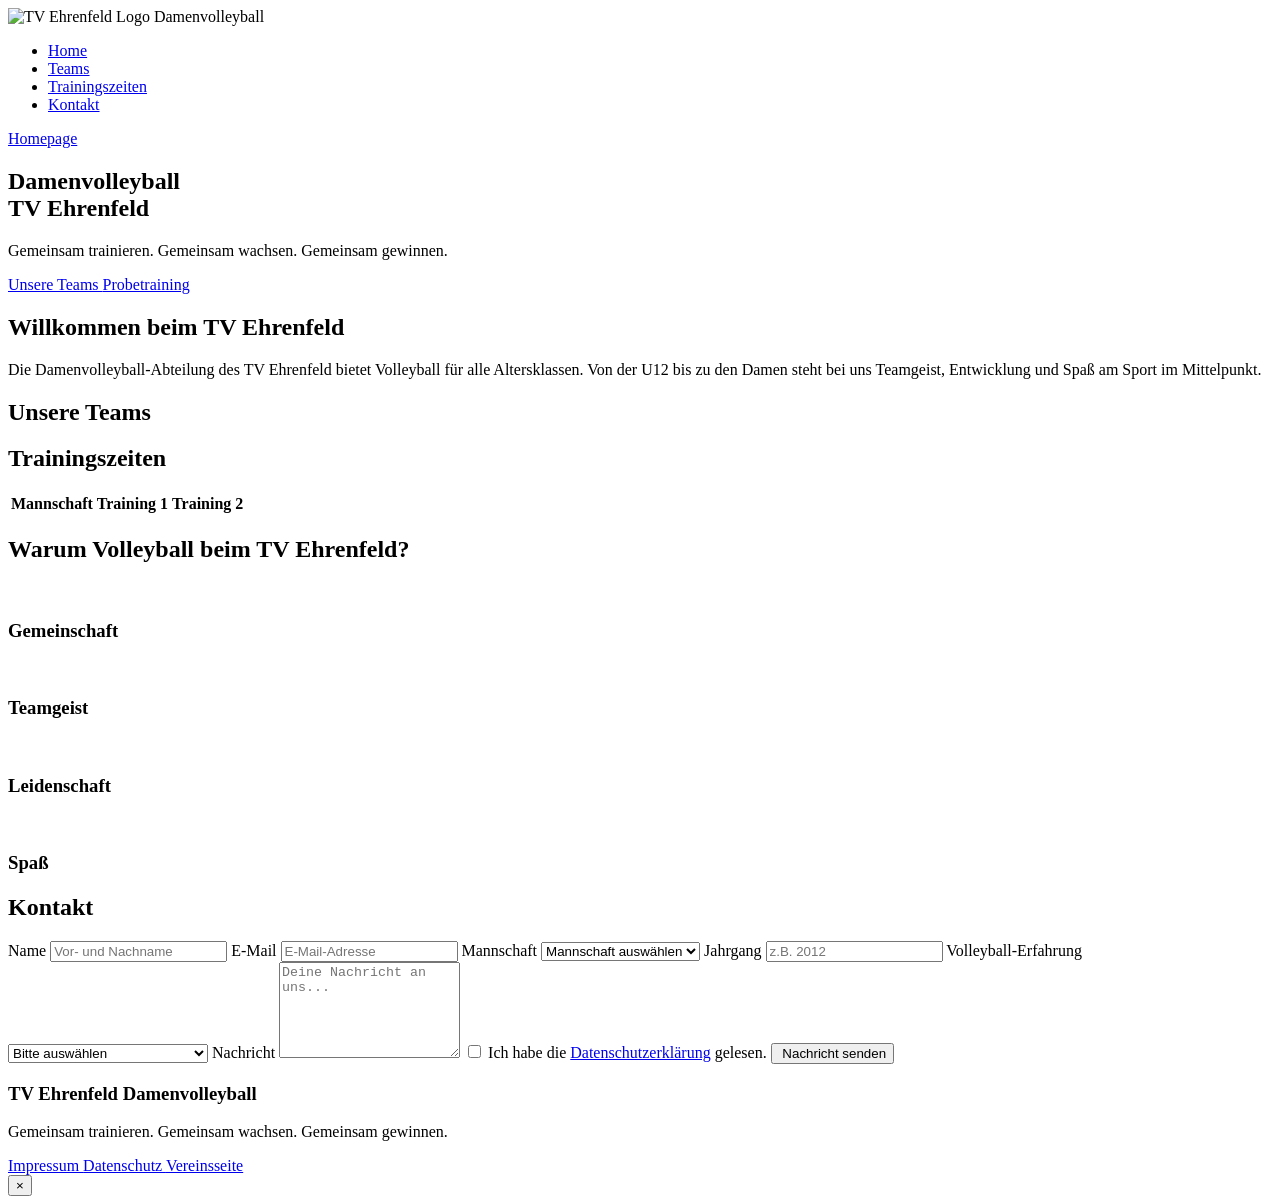
==== index.html @ d126bdc6 "Add files via upload" ====
<!DOCTYPE html>
<html lang="de">

<head>
    <meta charset="UTF-8">
    <meta name="viewport" content="width=device-width, initial-scale=1.0, viewport-fit=cover">

    <title>TV Ehrenfeld Damenvolleyball - Webseite</title>

    <link rel="icon" type="image/png" href="images/logo.png">

    <link rel="stylesheet" href="css/base.css">
    <link rel="stylesheet" href="css/main.css">
    <link rel="stylesheet" href="css/mobile.css">
</head>


<body>


<header>

    <nav class="navbar no-handy">

        <div class="logo">

            <img src="images/logo.png" alt="TV Ehrenfeld Logo">

            <span>Damenvolleyball</span>

        </div>


        <ul class="nav-links">

            <li>
                <a href="#home">Home</a>
            </li>

            <li>
                <a href="#teams">Teams</a>
            </li>

            <li>
                <a href="#training">Trainingszeiten</a>
            </li>

            <li>
                <a href="#kontakt">Kontakt</a>
            </li>

        </ul>


        <a href="https://www.turn-verein-ehrenfeld.de/de" target="_blank" rel="noopener noreferrer" class="btn-nav">
            Homepage
        </a>


    </nav>

</header>



<main>


<!-- HERO -->

<section class="hero" id="home">


    <div class="hero-content">


        <h1>
            Damenvolleyball<br>
            TV Ehrenfeld
        </h1>


        <p>
            Gemeinsam trainieren.
            Gemeinsam wachsen.
            Gemeinsam gewinnen.
        </p>


        <div class="hero-buttons">

            <a href="#teams" class="btn-primary">
                Unsere Teams
            </a>


            <a href="#kontakt" class="btn-secondary">
                Probetraining
            </a>

        </div>


    </div>


</section>




<!-- WILLKOMMEN -->


<section class="welcome">


<div class="container">


<h2>
    Willkommen beim TV Ehrenfeld
</h2>


<p>
    Die Damenvolleyball-Abteilung des TV Ehrenfeld bietet
    Volleyball für alle Altersklassen.
    Von der U12 bis zu den Damen steht bei uns
    Teamgeist, Entwicklung und Spaß am Sport im Mittelpunkt.
</p>


</div>


</section>




<!-- ================= TEAMS ================= -->

<section id="teams" class="teams">

<div class="container">

<h2>
Unsere Teams
</h2>


<div class="team-grid" id="teamContainer">

</div>


</div>

</section>

<!-- ================= TRAININGSZEITEN ================= -->

<section id="training" class="training no-handy">

<div class="container">

<h2>
Trainingszeiten
</h2>


<div class="table-wrapper">

<table>


<thead>

<tr>
<th>Mannschaft</th>
<th>Training 1</th>
<th>Training 2</th>
</tr>

</thead>


<tbody id="trainingContainer">


</tbody>


</table>

</div>


</div>

</section>


<!-- WARUM TVE -->


<section class="features no-handy">


<div class="container">


<h2>
Warum Volleyball beim TV Ehrenfeld?
</h2>



<div class="feature-grid">


<div>

<img src="icons/users.svg" class="icon" alt="">

<h3>
Gemeinschaft
</h3>

</div>



<div>

<img src="icons/volleyball.svg" class="icon" alt="">

<h3>
Teamgeist
</h3>

</div>




<div>

<img src="icons/trophy.svg" class="icon" alt="">

<h3>
Leidenschaft
</h3>

</div>




<div>

<img src="icons/heart.svg" class="icon" alt="">

<h3>
Spaß
</h3>

</div>



</div>


</div>


</section>





<!-- KONTAKT -->


<section id="kontakt" class="contact">


<div class="container">


<h2>
Kontakt
</h2>



<form id="contactForm">


    <label for="name">
        Name
    </label>

    <input
        id="name"
        type="text"
        placeholder="Vor- und Nachname"
        required>



    <label for="email">
        E-Mail
    </label>

    <input
        id="email"
        type="email"
        placeholder="E-Mail-Adresse"
        required>



    <label for="teamSelect">
        Mannschaft
    </label>

    <select id="teamSelect" required>

        <option value="">
            Mannschaft auswählen
        </option>

    </select>



    <label for="jahrgang">
        Jahrgang
    </label>

    <input
        id="jahrgang"
        type="number"
        placeholder="z.B. 2012">



    <label for="experience">
        Volleyball-Erfahrung
    </label>

    <select id="experience">

        <option value="">
            Bitte auswählen
        </option>

        <option>
            Anfängerin
        </option>

        <option>
            Erste Erfahrungen gesammelt
        </option>

        <option>
            Mehrjährige Erfahrung
        </option>

        <option>
            Aktive Spielerin
        </option>

    </select>



    <label for="message">
        Nachricht
    </label>

    <textarea
        id="message"
        placeholder="Deine Nachricht an uns..."
        rows="6"></textarea>



    <label class="privacy">

    <input
        type="checkbox"
        required>

    <span>
        Ich habe die <a href="pages/datenschutz.html" target="_blank">Datenschutzerklärung</a> gelesen.
    </span>

</label>



    <button type="submit">

        <img src="icons/paper-plane.svg" class="icon" alt="">

        Nachricht senden

    </button>


</form>

</div>


</section>


</main>





<footer>

    <div class="container">

        <h3>
            TV Ehrenfeld Damenvolleyball
        </h3>

        <p>
            Gemeinsam trainieren. Gemeinsam wachsen. Gemeinsam gewinnen.
        </p>

        <div class="footer-links">        

            <a href="pages/impressum.html" target="_blank">
                Impressum
            </a>

            <a href="pages/datenschutz.html" target="_blank">
                Datenschutz
            </a>

	    <a href="https://www.turn-verein-ehrenfeld.de/de" target="_blank" rel="noopener noreferrer">
                Vereinsseite
            </a>

        </div>

    </div>

</footer>

<div class="modal" id="teamModal">

    <div class="modal-content">

        <button class="close-modal">&times;</button>

        <div id="modalBody"></div>

    </div>

</div>

<script src="js/teams.js"></script>
<script src="js/script.js"></script>


</body>

</html>
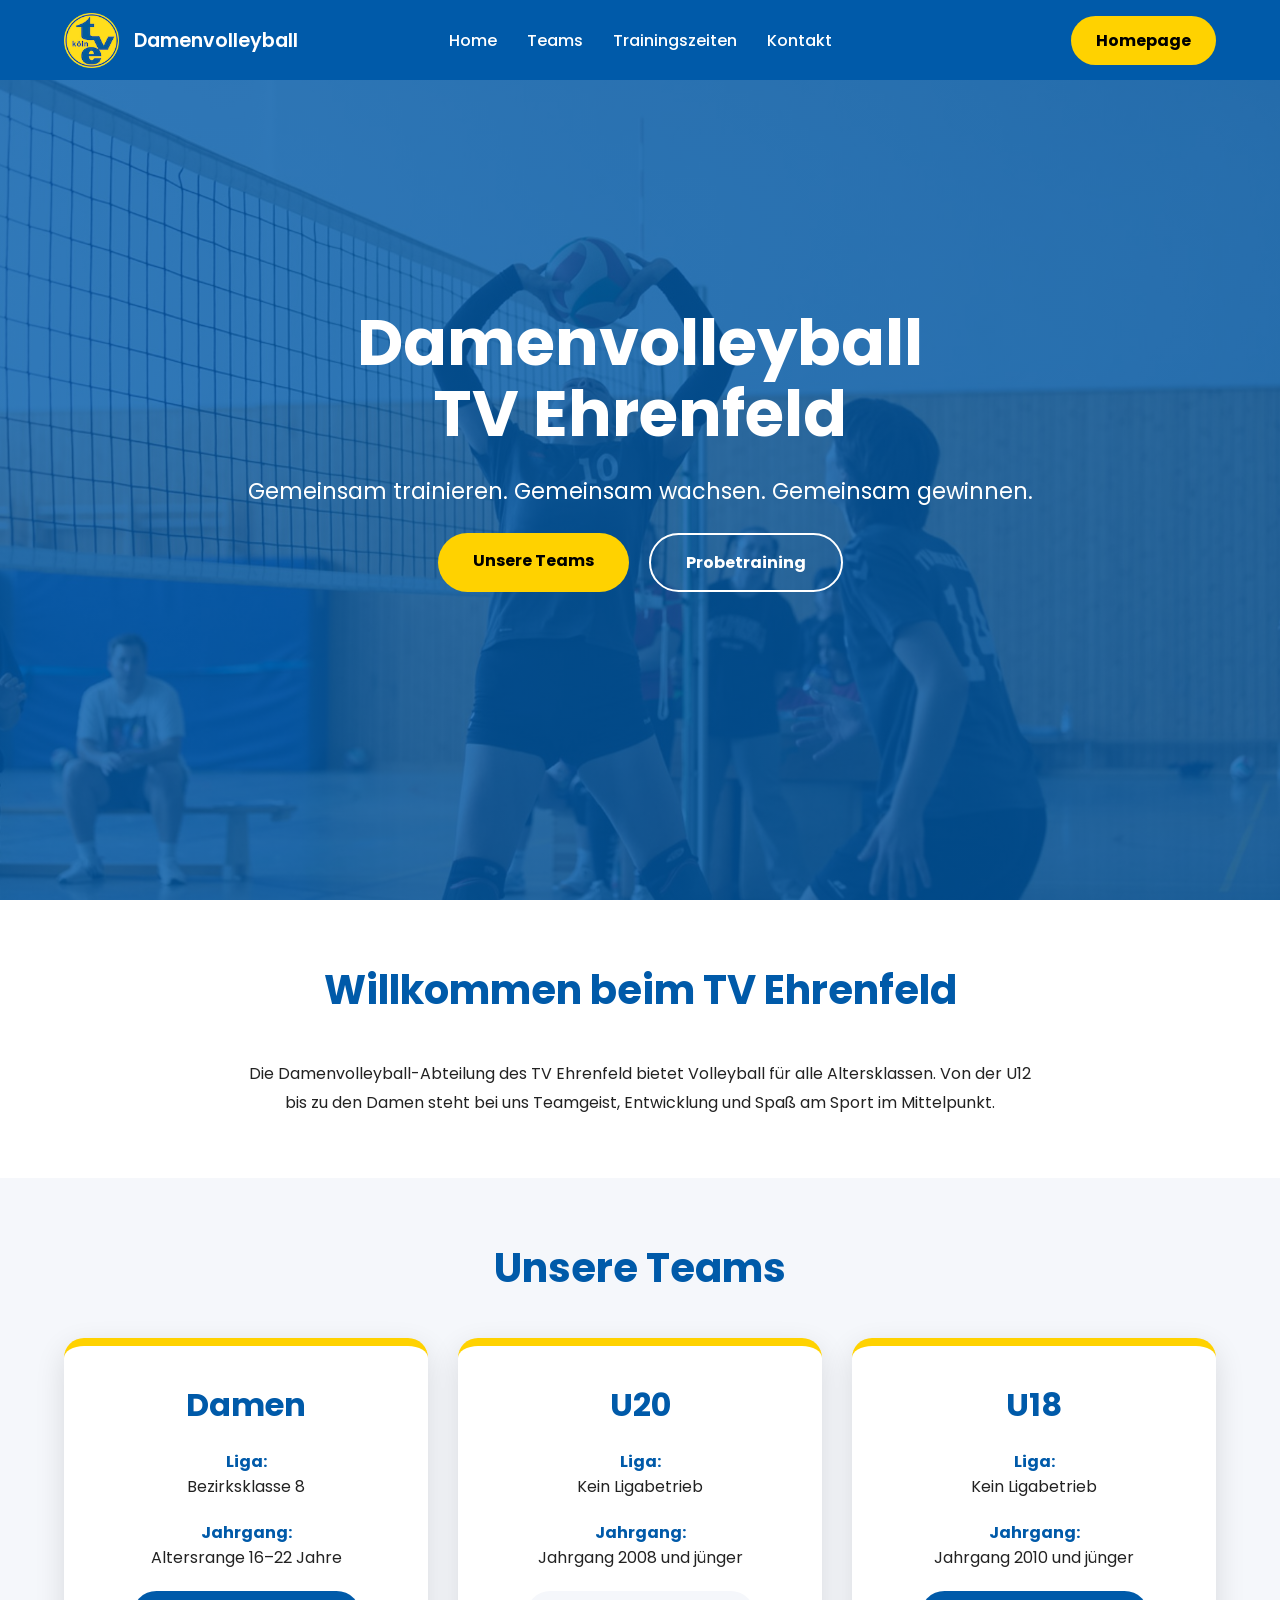
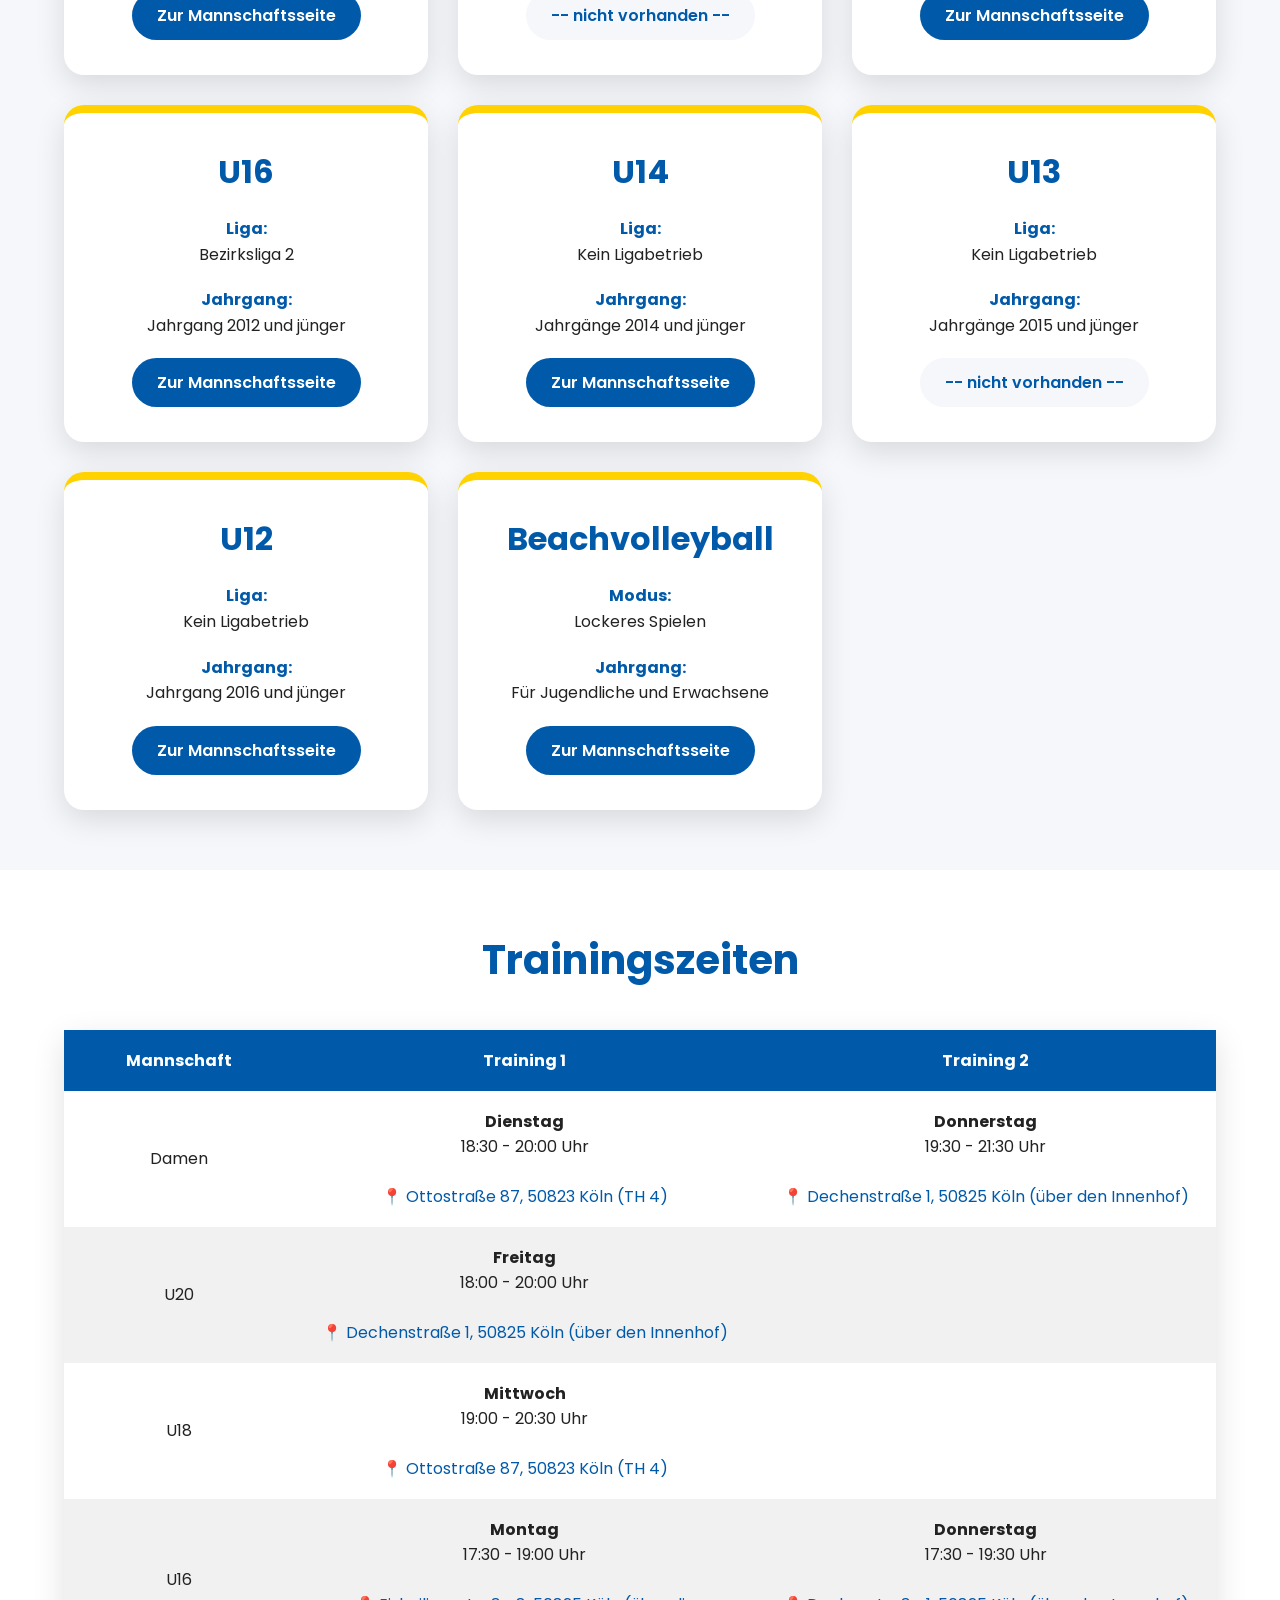
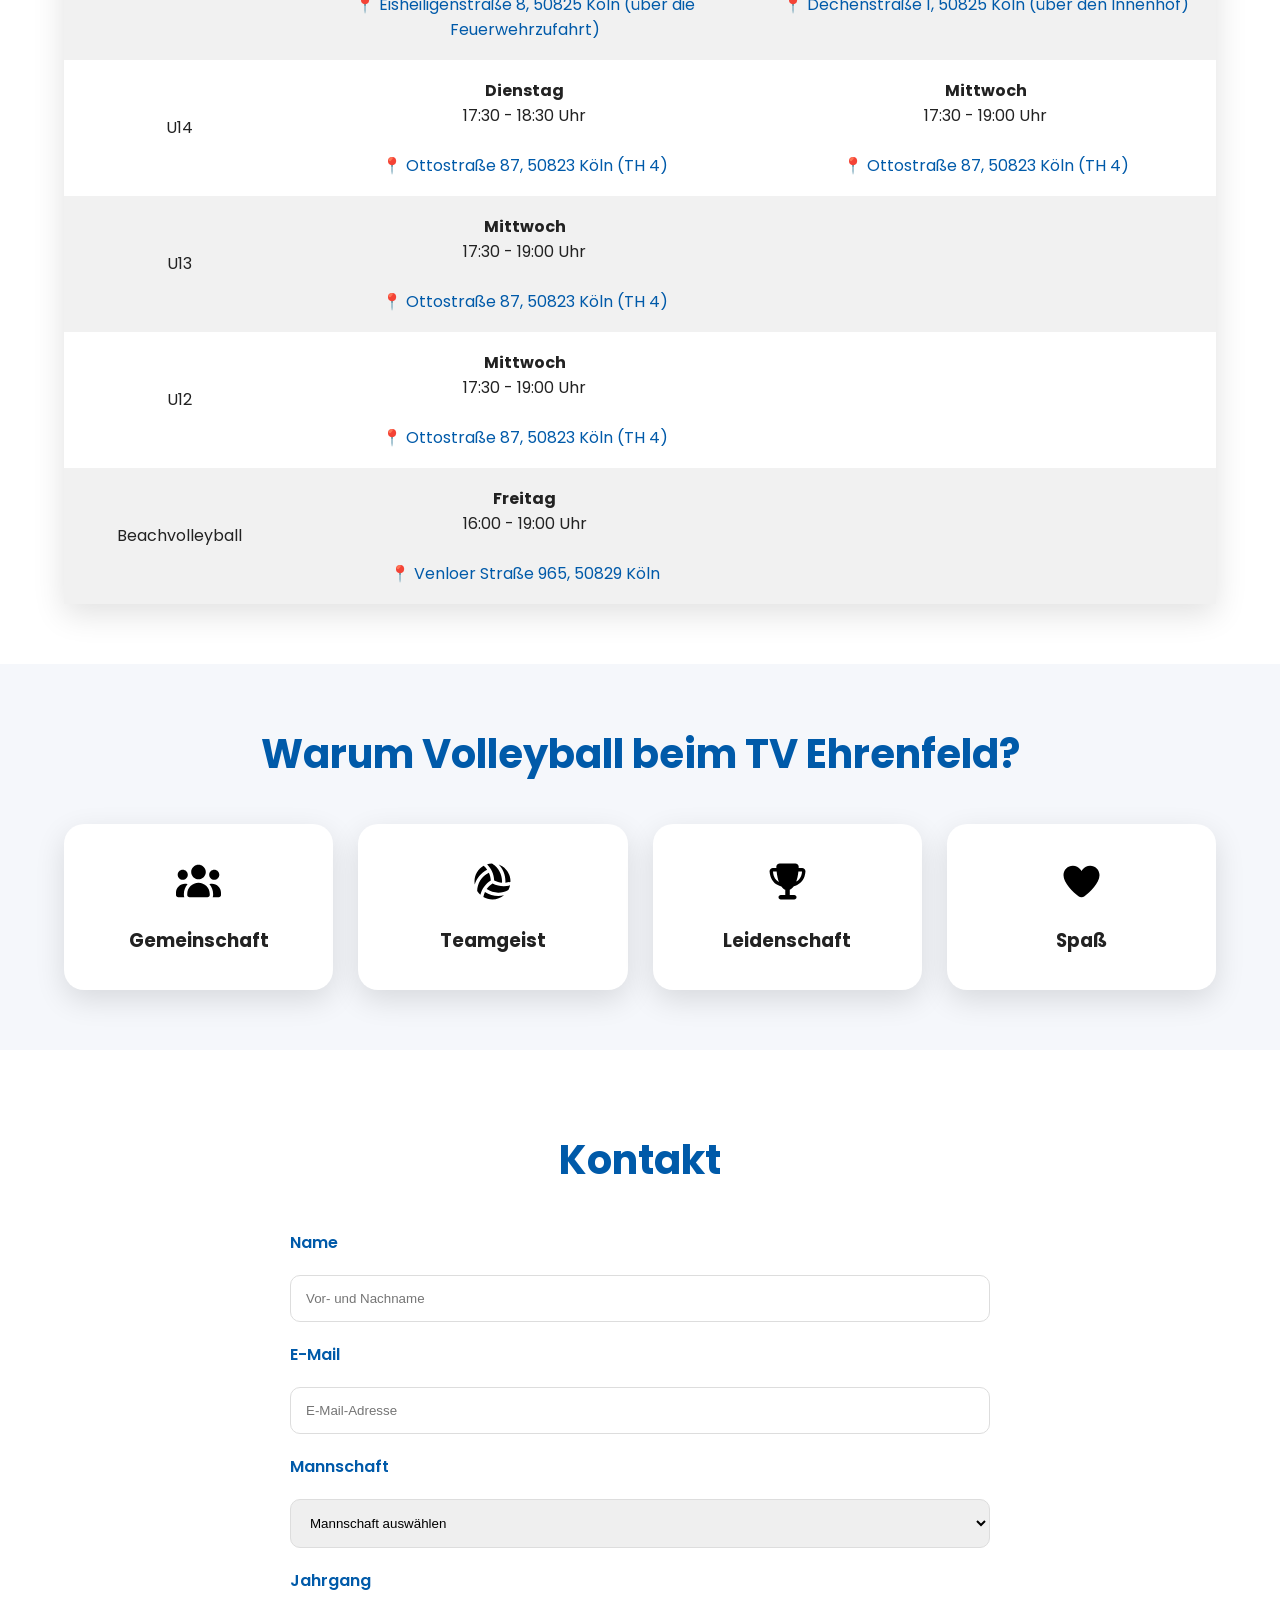
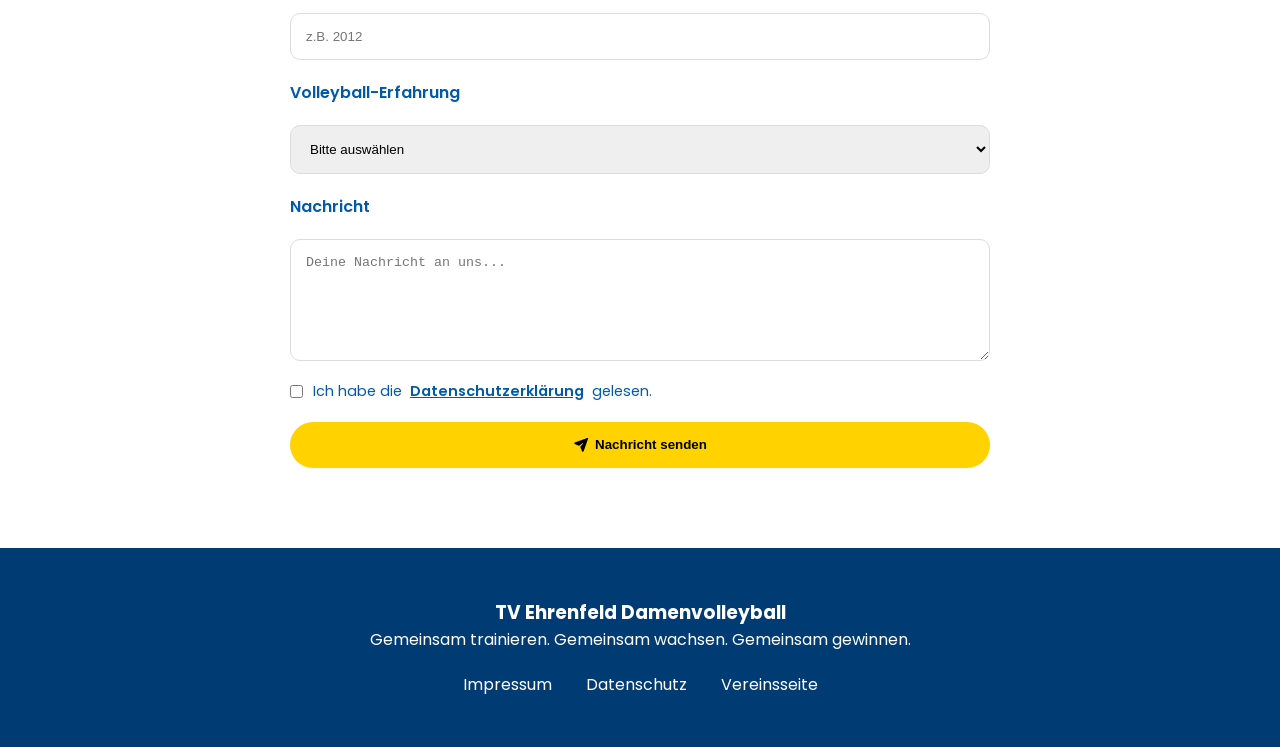
==== commit 6be4206b: "Add files via upload" ====
--- a/index.html
+++ b/index.html
@@ -20,7 +20,7 @@
 
 <header>
 
-    <nav class="navbar no-handy">
+    <nav class="navbar">
 
         <div class="logo">
 
@@ -31,7 +31,7 @@
         </div>
 
 
-        <ul class="nav-links">
+        <ul class="nav-links no-handy">
 
             <li>
                 <a href="#home">Home</a>
@@ -459,7 +459,7 @@
 
 </footer>
 
-<div class="modal" id="teamModal">
+<div class="modal no-scroll" id="teamModal">
 
     <div class="modal-content">
 
--- a/css/base.css
+++ b/css/base.css
@@ -0,0 +1,309 @@
+@font-face {
+
+    font-family:'Poppins';
+
+    src:url("../fonts/Poppins-Light.ttf");
+
+    font-weight:300;
+
+}
+
+
+@font-face {
+
+    font-family:'Poppins';
+
+    src:url("../fonts/Poppins-Regular.ttf");
+
+    font-weight:400;
+
+}
+
+
+@font-face {
+
+    font-family:'Poppins';
+
+    src:url("../fonts/Poppins-Medium.ttf");
+
+    font-weight:500;
+
+}
+
+
+@font-face {
+
+    font-family:'Poppins';
+
+    src:url("../fonts/Poppins-SemiBold.ttf");
+
+    font-weight:600;
+
+}
+
+
+@font-face {
+
+    font-family:'Poppins';
+
+    src:url("../fonts/Poppins-Bold.ttf");
+
+    font-weight:700;
+
+}
+
+/* =========================
+   GRUNDVARIABLEN
+========================= */
+
+:root {
+
+    --blue: #005aa9;
+    --dark-blue: #003b73;
+    --yellow: #ffd200;
+    --dark-yellow: #d4a900;
+    --white: #ffffff;
+    --light: #f5f7fb;
+    --text: #222;
+
+    --shadow: 0 10px 30px rgba(0,0,0,0.12);
+
+}
+
+
+
+* {
+
+    margin:0;
+    padding:0;
+    box-sizing:border-box;
+
+}
+
+
+
+html {
+
+    scroll-behavior:smooth;
+
+}
+
+
+
+body {
+
+    font-family:'Poppins', sans-serif;
+    color:var(--text);
+    background:var(--light);
+
+}
+
+
+
+section {
+
+    scroll-margin-top:60px;
+
+}
+
+
+
+.container {
+
+    width:90%;
+    max-width:1200px;
+    margin:auto;
+
+}
+
+
+
+h2 {
+
+    text-align:center;
+    color:var(--blue);
+
+    font-size:2.5rem;
+
+    margin-bottom:40px;
+
+}
+
+/* =========================
+   NAVIGATION
+========================= */
+
+
+header {
+
+    position:fixed;
+    top:0;
+    width:100%;
+
+    z-index:1000;
+
+}
+
+
+
+.navbar {
+
+    height:80px;
+
+    background:var(--blue);
+
+    display:grid;
+
+    grid-template-columns:1fr auto 1fr;
+
+    align-items:center;
+
+    justify-content:space-between;
+
+    padding:0 5%;
+
+}
+
+
+
+.logo {
+
+    display:flex;
+
+    align-items:center;
+
+    gap:15px;
+
+    color:white;
+
+    font-weight:700;
+
+}
+
+
+
+.logo img {
+
+    width:55px;
+
+    height:55px;
+
+    object-fit:contain;
+
+}
+
+
+.logo span {
+    font-size:1.2rem;
+    font-weight:600;
+}
+
+
+.nav-links {
+
+    grid-column:2;
+
+    display:flex;
+
+    list-style:none;
+
+    gap:30px;
+
+}
+
+
+
+.nav-links a {
+
+    color:white;
+
+    text-decoration:none;
+
+    font-weight:500;
+
+}
+
+
+
+.btn-nav {
+
+    background:var(--yellow);
+
+    color:black;
+
+    padding:12px 25px;
+
+    border-radius:30px;
+
+    text-decoration:none;
+
+    font-weight:700;
+
+    justify-self:end;
+
+}
+
+
+/* =========================
+   FOOTER
+========================= */
+
+
+footer {
+
+    background:var(--dark-blue);
+
+    color:white;
+
+    text-align:center;
+
+    padding:50px 0;
+
+}
+
+
+
+.footer-links {
+
+    margin-top:20px;
+
+}
+
+
+
+.footer-links a {
+
+    color:white;
+
+    margin:0 15px;
+
+    text-decoration:none;
+
+}
+
+
+
+/* =========================
+   ANIMATIONEN
+========================= */
+
+
+.hidden {
+
+    opacity:0;
+
+    transform:translateY(40px);
+
+    transition:.8s;
+
+}
+
+
+
+.show {
+
+    opacity:1;
+
+    transform:translateY(0);
+
+}
--- a/css/main.css
+++ b/css/main.css
@@ -0,0 +1,560 @@
+/* =========================
+   HERO
+========================= */
+
+
+.hero {
+
+    height:100vh;
+
+    background:
+
+    linear-gradient(
+        rgba(0,90,169,.8),
+        rgba(0,90,169,.8)
+    ),
+
+    url("../images/hero.jpg");
+
+
+    background-size:cover;
+
+    background-position:center;
+
+
+    display:flex;
+
+    justify-content:center;
+
+    align-items:center;
+
+    text-align:center;
+
+    color:white;
+
+}
+
+
+
+.hero h1 {
+
+    font-size:4rem;
+
+    line-height:1.1;
+
+}
+
+
+
+.hero p {
+
+    font-size:1.4rem;
+
+    margin:25px 0;
+
+}
+
+
+
+.hero-buttons {
+
+    display:flex;
+
+    justify-content:center;
+
+    gap:20px;
+
+}
+
+
+
+.btn-primary,
+.btn-secondary {
+
+    padding:15px 35px;
+
+    border-radius:40px;
+
+    text-decoration:none;
+
+    font-weight:700;
+
+}
+
+
+
+.btn-primary {
+
+    background:var(--yellow);
+
+    color:black;
+
+}
+
+
+
+.btn-secondary {
+
+    border:2px solid white;
+
+    color:white;
+
+}
+
+
+
+/* =========================
+   WILLKOMMEN
+========================= */
+
+
+.welcome {
+
+    background:white;
+
+    padding:60px 0;
+
+    text-align:center;
+
+}
+
+
+
+.welcome p {
+
+    max-width:800px;
+
+    margin:auto;
+
+    line-height:1.8;
+
+}
+
+
+
+/* =========================
+   TEAMS
+========================= */
+
+
+.teams {
+
+    padding:60px 0;
+
+}
+
+
+
+.team-grid {
+
+    display:grid;
+
+    grid-template-columns:repeat(3,1fr);
+
+    gap:30px;
+
+}
+
+
+
+.team-card {
+
+    background:white;
+
+    padding:35px 30px;
+
+    border-radius:20px;
+
+    border-top:8px solid var(--yellow);
+
+    box-shadow:var(--shadow);
+
+    text-align:center;
+
+    transition:.3s;
+
+}
+
+
+.team-card h3 {
+
+    color:var(--blue);
+
+    font-size:2rem;
+
+    margin-bottom:20px;
+
+}
+
+
+
+.team-card p {
+
+    margin-bottom:20px;
+
+    line-height:1.6;
+
+}
+
+
+
+.team-card strong {
+
+    color:var(--blue);
+
+}
+
+
+
+.team-link {
+
+    display:inline-block;
+
+    background:var(--blue);
+
+    color:white;
+
+    padding:12px 25px;
+
+    border-radius:30px;
+
+    text-decoration:none;
+
+    font-weight:600;
+
+}
+
+
+.no-link {
+
+    display:inline-block;
+
+    background:var(--light);
+
+    color:var(--blue);
+
+    padding:12px 25px;
+
+    border-radius:30px;
+
+    font-weight:600;
+
+}
+
+.mobile-card {
+    display:none;
+}
+
+
+
+/* =========================
+   TRAININGSTABELLE
+========================= */
+
+
+.training {
+
+    background:white;
+
+    padding:60px 0;
+
+}
+
+
+
+.training table {
+
+    width:100%;
+
+    border-collapse:collapse;
+
+    table-layout:fixed;
+
+    box-shadow:var(--shadow);
+
+}
+
+
+
+.training th {
+
+    background:var(--blue);
+
+    color:white;
+
+}
+
+
+
+.training th,
+.training td {
+
+    padding:18px;
+
+    text-align:center;
+
+    vertical-align:top;
+
+}
+
+/* Mannschaftsname vertikal mittig */
+
+.training td:first-child {
+
+    vertical-align: middle;
+
+}
+
+
+
+.training th:nth-child(1),
+.training td:nth-child(1) {
+
+    width:20%;
+
+}
+
+
+
+.training th:nth-child(2),
+.training td:nth-child(2),
+.training th:nth-child(3),
+.training td:nth-child(3) {
+
+    width:40%;
+
+}
+
+
+
+.training tr:nth-child(even) {
+
+    background:#f1f1f1;
+
+}
+
+
+
+.training-info {
+
+    line-height:1.6;
+
+    margin-bottom:15px;
+
+}
+
+
+
+.location {
+
+    color:var(--blue);
+
+    text-decoration:none;
+
+}
+
+
+/* =========================
+   FEATURES
+========================= */
+
+
+.features {
+
+    padding:60px 0;
+
+}
+
+
+
+.feature-grid {
+
+    display:grid;
+
+    grid-template-columns:repeat(4,1fr);
+
+    gap:25px;
+
+}
+
+
+
+.feature-grid div {
+
+    background:white;
+
+    padding:35px;
+
+    text-align:center;
+
+    border-radius:20px;
+
+    box-shadow:var(--shadow);
+
+}
+
+.features .icon {
+
+    width:45px;
+
+    height:45px;
+
+    margin-bottom:15px;
+
+}
+
+
+
+/* =========================
+   KONTAKT
+========================= */
+
+
+.contact {
+
+    background:white;
+
+    padding:80px 0;
+
+}
+
+
+
+form {
+
+    max-width:700px;
+
+    margin:auto;
+
+    display:flex;
+
+    flex-direction:column;
+
+    gap:20px;
+
+}
+
+
+
+input,
+select,
+textarea {
+    padding:15px;
+    border-radius:10px;
+    border:1px solid #ddd;
+    transition:.2s;
+}
+
+input:focus,
+select:focus,
+textarea:focus {
+    outline:none;
+    border-color:var(--blue);
+    box-shadow:0 0 0 3px rgba(0,90,169,.15);
+}
+
+
+
+form button {
+
+    display:flex;
+    align-items:center;
+    justify-content:center;
+    gap:6px;
+
+    background:var(--yellow);
+
+    border:none;
+
+    padding:15px;
+
+    border-radius:30px;
+
+    font-weight:700;
+
+    cursor:pointer;
+
+}
+
+form button .icon {
+
+    width:16px;
+    height:16px;
+
+    display:block;
+
+}
+
+.contact label {
+
+    font-weight:600;
+    color:var(--blue);
+
+}
+
+
+.contact textarea {
+
+    resize:vertical;
+
+}
+
+
+.privacy {
+
+    display:flex;
+    align-items:center;
+    gap:10px;
+
+    font-size:.9rem;
+
+    font-weight:400 !important;
+
+}
+
+
+.privacy a {
+
+    color:var(--blue);
+    font-weight:600;
+    margin:0 4px;
+
+}
+
+/* =========================
+   DESKTOP HOVER EFFEKTE
+========================= */
+
+@media (hover: hover) and (pointer: fine) {
+
+    .nav-links a:hover,
+    .footer-links a:hover {
+        color: var(--yellow);
+    	text-decoration: underline;
+    }
+
+    .team-card:hover,
+    .feature-grid div:hover {
+        transform: translateY(-8px);
+    }
+
+    .team-link:hover {
+        background: var(--yellow);
+        color: black;
+    }
+
+    .location:hover {
+        color: var(--dark-yellow);
+        text-decoration: underline;
+    }
+
+    /* BUTTON FEEDBACK */
+
+    .btn-nav:hover,
+    .btn-primary:hover,
+    .btn-secondary:hover,
+    form button:hover {
+        transform: translateY(-3px);
+    }
+
+}
--- a/css/mobile.css
+++ b/css/mobile.css
@@ -0,0 +1,519 @@
+/* =========================
+   MODAL
+========================= */
+
+.modal{
+
+    position:fixed;
+    inset:0;
+
+    display:none;
+
+    justify-content:center;
+    align-items:center;
+
+    background:rgba(0,0,0,.65);
+
+    z-index:5000;
+
+    padding:20px;
+
+}
+
+.modal.show{
+
+    display:flex;
+
+}
+
+.modal-content{
+
+    background:white;
+
+    width:100%;
+    max-width:450px;
+
+    border-radius:20px;
+
+    padding:30px;
+
+    position:relative;
+
+    animation:popup .25s;
+
+    max-height:90vh;
+    overflow-y:auto;
+
+    box-shadow:var(--shadow);
+
+}
+
+.close-modal{
+
+    position:absolute;
+
+    top:15px;
+    right:20px;
+
+    background:none;
+    border:none;
+
+    font-size:2rem;
+
+    color:var(--blue);
+
+    cursor:pointer;
+
+    transition:.2s;
+
+}
+
+.modal-content h2{
+
+    color:var(--blue);
+
+    margin-bottom:20px;
+
+    text-align:center;
+
+}
+
+.modal-content h3{
+
+    color:var(--blue);
+
+    margin:25px 0 15px;
+
+}
+
+.modal-content p{
+
+    margin-bottom:15px;
+
+    line-height:1.7;
+
+}
+
+.modal-content hr{
+
+    border:none;
+
+    border-top:1px solid #ddd;
+
+    margin:25px 0;
+
+}
+
+@keyframes popup{
+
+    from{
+
+        transform:scale(.9);
+        opacity:0;
+
+    }
+
+    to{
+
+        transform:scale(1);
+        opacity:1;
+
+    }
+
+}
+
+
+/* =========================
+   TEAM INFO BUTTON
+========================= */
+
+.team-info-btn {
+
+    width:60%;
+
+    padding:11px 25px;
+
+    border-radius:30px;
+
+    border:2px solid var(--blue);
+
+    background:white;
+
+    color:var(--blue);
+
+    font-weight:700;
+
+    font-size:.95rem;
+
+    cursor:pointer;
+
+    display:flex;
+
+    align-items:center;
+
+    justify-content:center;
+
+    gap:8px;
+
+    margin:0 auto;
+
+    transition:.25s;
+
+}
+
+@media(max-width:600px){
+    .team-info-btn {
+
+    width:80%;
+}
+}
+
+/* =========================
+   RESPONSIVE
+========================= */
+
+/* TABLET */
+@media(max-width:1200px){
+
+
+    .team-grid {
+
+        grid-template-columns:repeat(2,1fr);
+
+    }
+
+
+    .feature-grid {
+
+        grid-template-columns:repeat(2,1fr);
+
+    }
+
+
+    .hero h1 {
+
+        font-size:3rem;
+
+    }
+	
+    .logo span {
+	display: none;
+    }
+
+}
+
+
+
+/* HANDY */
+@media(max-width:900px){
+
+
+    body {
+
+        overflow-x:hidden;
+
+    }
+
+
+    h2 {
+
+        font-size:2rem;
+        margin-bottom:25px;
+
+    }
+
+
+    .no-handy {
+
+        display:none;
+
+    }
+
+
+    /* HEADER */
+
+
+    header {
+
+        position:relative;
+
+    }
+
+
+    .navbar {
+
+        height:auto;
+
+        flex-direction:column;
+
+        gap:20px;
+
+        padding:20px;
+
+        text-align:center;
+
+    }
+
+
+    .logo {
+
+        flex-direction:column;
+
+        gap:8px;
+
+    }
+
+
+    .logo img {
+
+        width:65px;
+        height:65px;
+
+    }
+
+
+    .nav-links {
+
+        width:100%;
+
+        flex-direction:column;
+
+        align-items:center;
+
+        gap:15px;
+
+    }
+
+
+    .btn-nav {
+
+        width:100%;
+
+        text-align:center;
+
+    }
+
+
+
+    /* HERO */
+
+
+    .hero {
+
+        min-height:50vh;
+
+        height:auto;
+
+        padding:120px 20px 60px;
+
+    }
+
+
+    .hero h1 {
+
+        font-size:2.2rem;
+
+    }
+
+
+    .hero p {
+
+        font-size:1rem;
+
+        line-height:1.6;
+
+    }
+
+
+    .hero-buttons {
+
+        width:100%;
+
+        flex-direction:column;
+
+    }
+
+
+    .btn-primary,
+    .btn-secondary {
+
+        width:100%;
+
+        padding:14px;
+
+    }
+
+
+
+    /* CONTAINER */
+
+
+    .container {
+
+        width:92%;
+
+    }
+
+
+
+    /* TEAMKARTEN */
+
+
+    .team-grid,
+    .feature-grid {
+
+        grid-template-columns:1fr;
+
+    }
+
+
+    .team-card {
+
+        padding:25px 20px;
+
+        width:100%;
+
+    }
+
+
+    .team-card h3 {
+
+        font-size:1.6rem;
+
+    }
+
+
+    .mobile-card{
+        display:block;
+        margin-bottom:15px;
+    }
+
+
+
+    /* TRAININGSTABELLE */
+
+
+    .table-wrapper {
+
+        overflow-x:auto;
+
+        width:100%;
+
+    }
+
+
+    .training table {
+
+        min-width:650px;
+
+    }
+
+
+    .training th,
+    .training td {
+
+        padding:12px;
+
+        font-size:.9rem;
+
+    }
+
+
+
+    /* KONTAKT */
+
+
+    .contact {
+
+        padding:50px 0;
+
+    }
+
+
+    form {
+
+        gap:15px;
+
+    }
+
+
+    input,
+    select,
+    textarea {
+
+        font-size:16px;
+
+    }
+
+
+    .privacy {
+
+        align-items:flex-start;
+
+    }
+
+
+    .privacy input {
+
+        margin-top:5px;
+
+    }
+
+
+
+    /* FOOTER */
+
+
+    footer {
+
+        padding:35px 0;
+
+    }
+
+
+    .footer-links {
+
+        display:flex;
+
+        flex-direction:column;
+
+        gap:15px;
+
+    }
+
+
+    .footer-links a {
+
+        margin:0;
+
+    }
+
+
+}
+
+/* =========================
+   BUTTON TOUCH FEEDBACK
+========================= */
+
+.btn-primary,
+.btn-secondary,
+.btn-nav,
+.team-link,
+.team-info-btn,
+form button {
+
+    transition: transform .15s ease;
+
+}
+
+
+.btn-primary:active,
+.btn-secondary:active,
+.btn-nav:active,
+.team-link:active,
+.team-info-btn:active,
+form button:active {
+
+    transform:scale(0.96);
+
+}
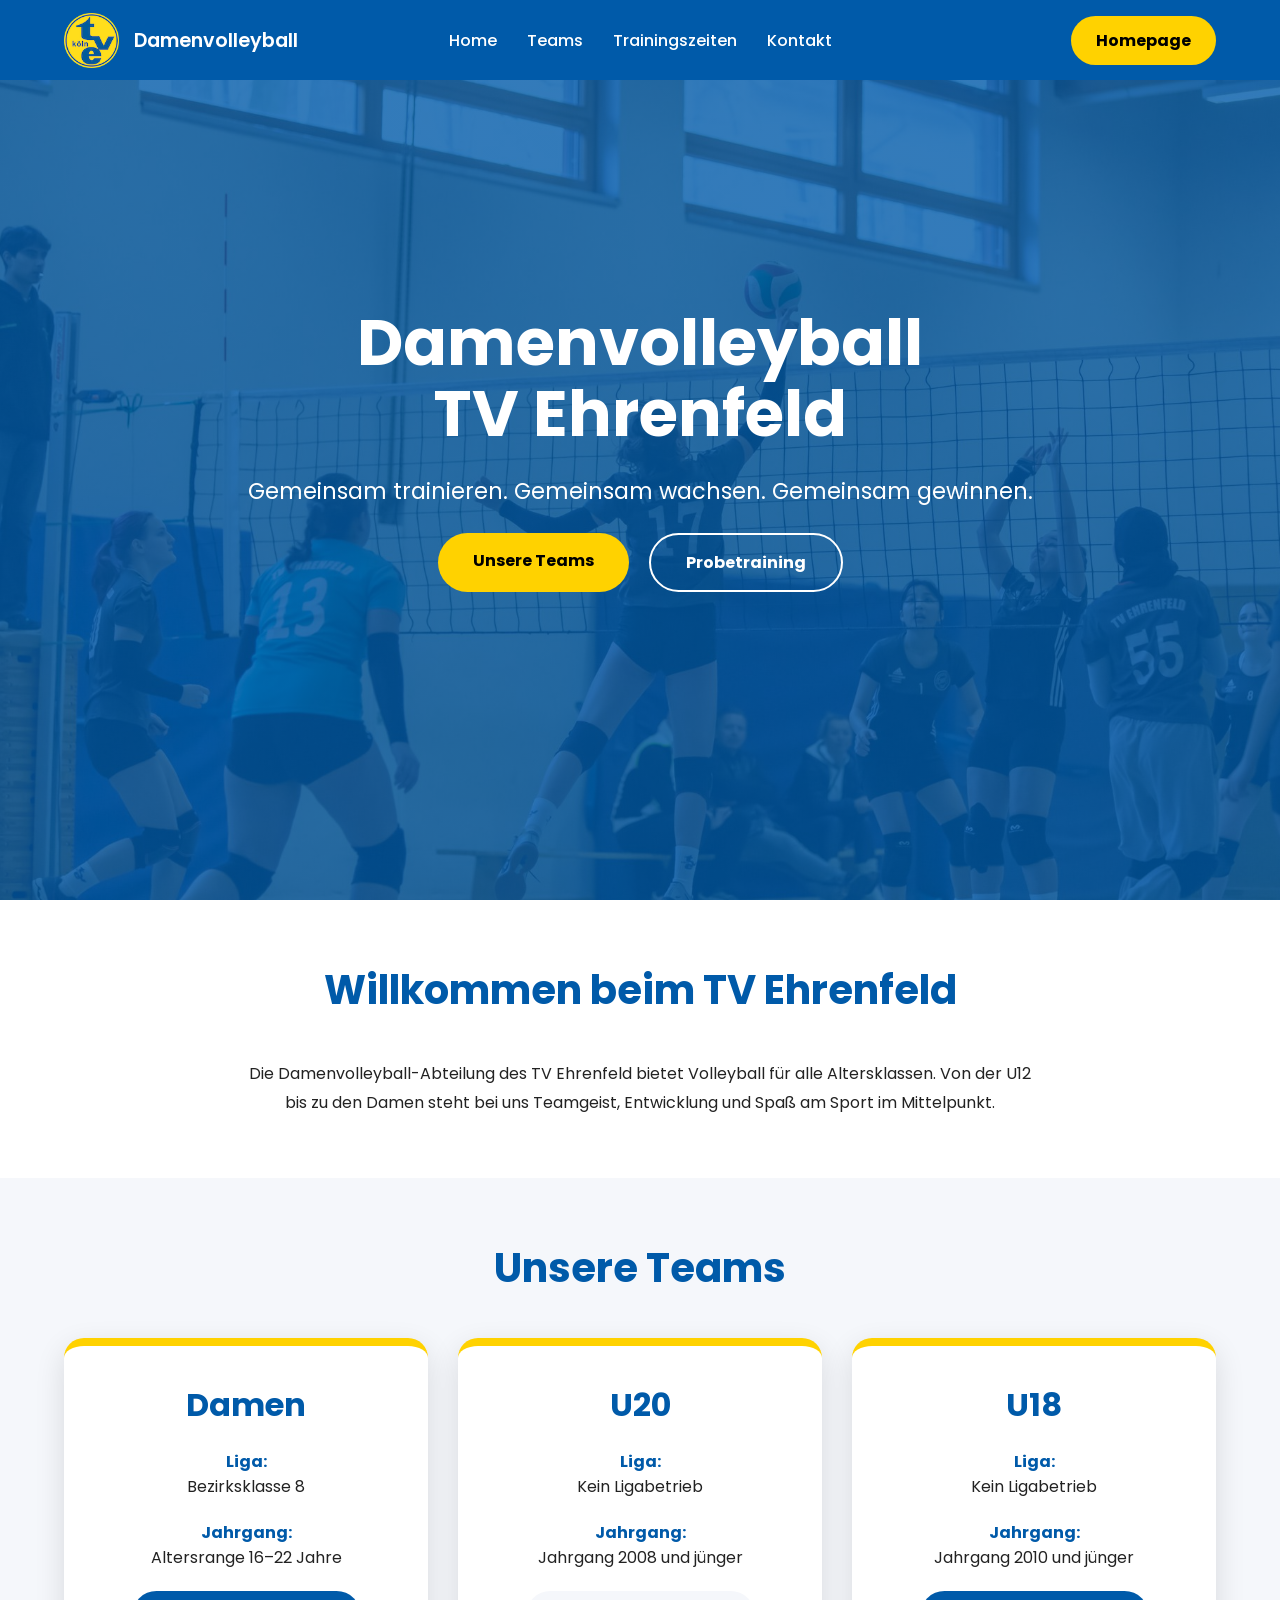
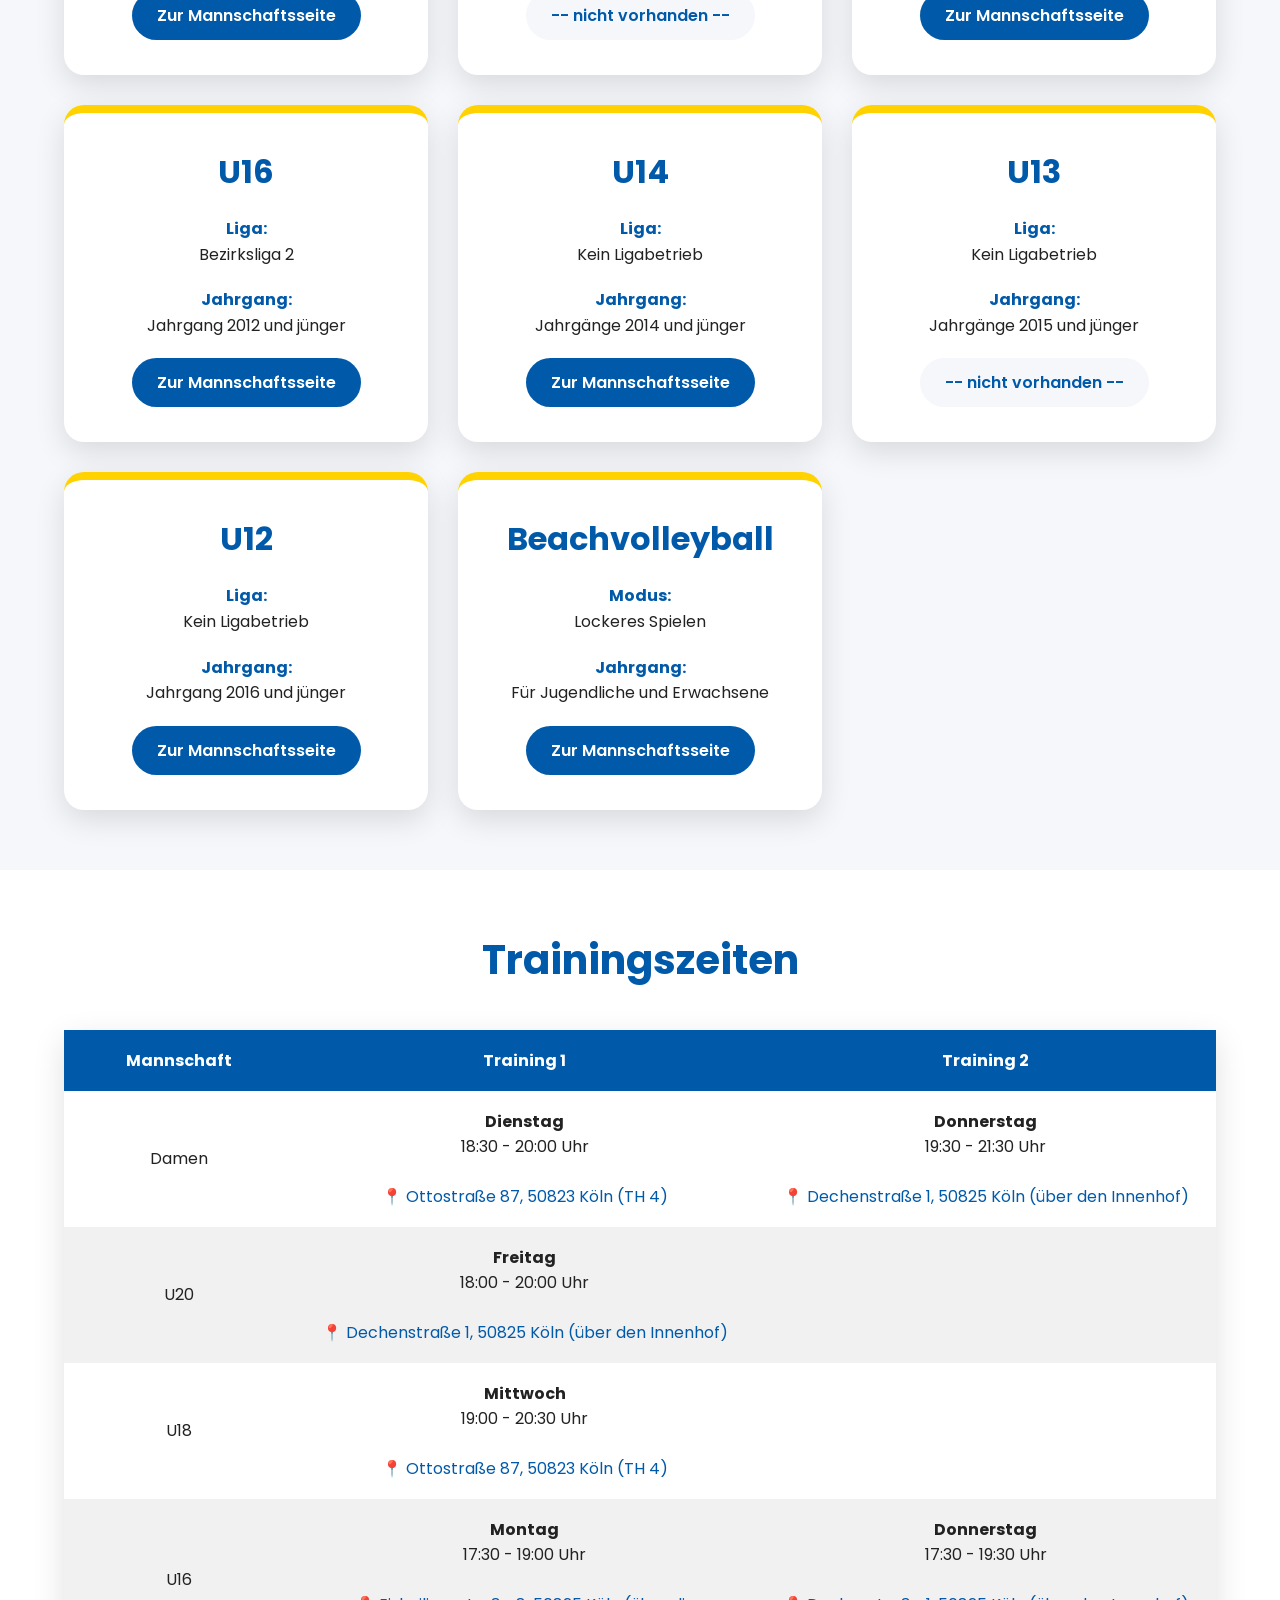
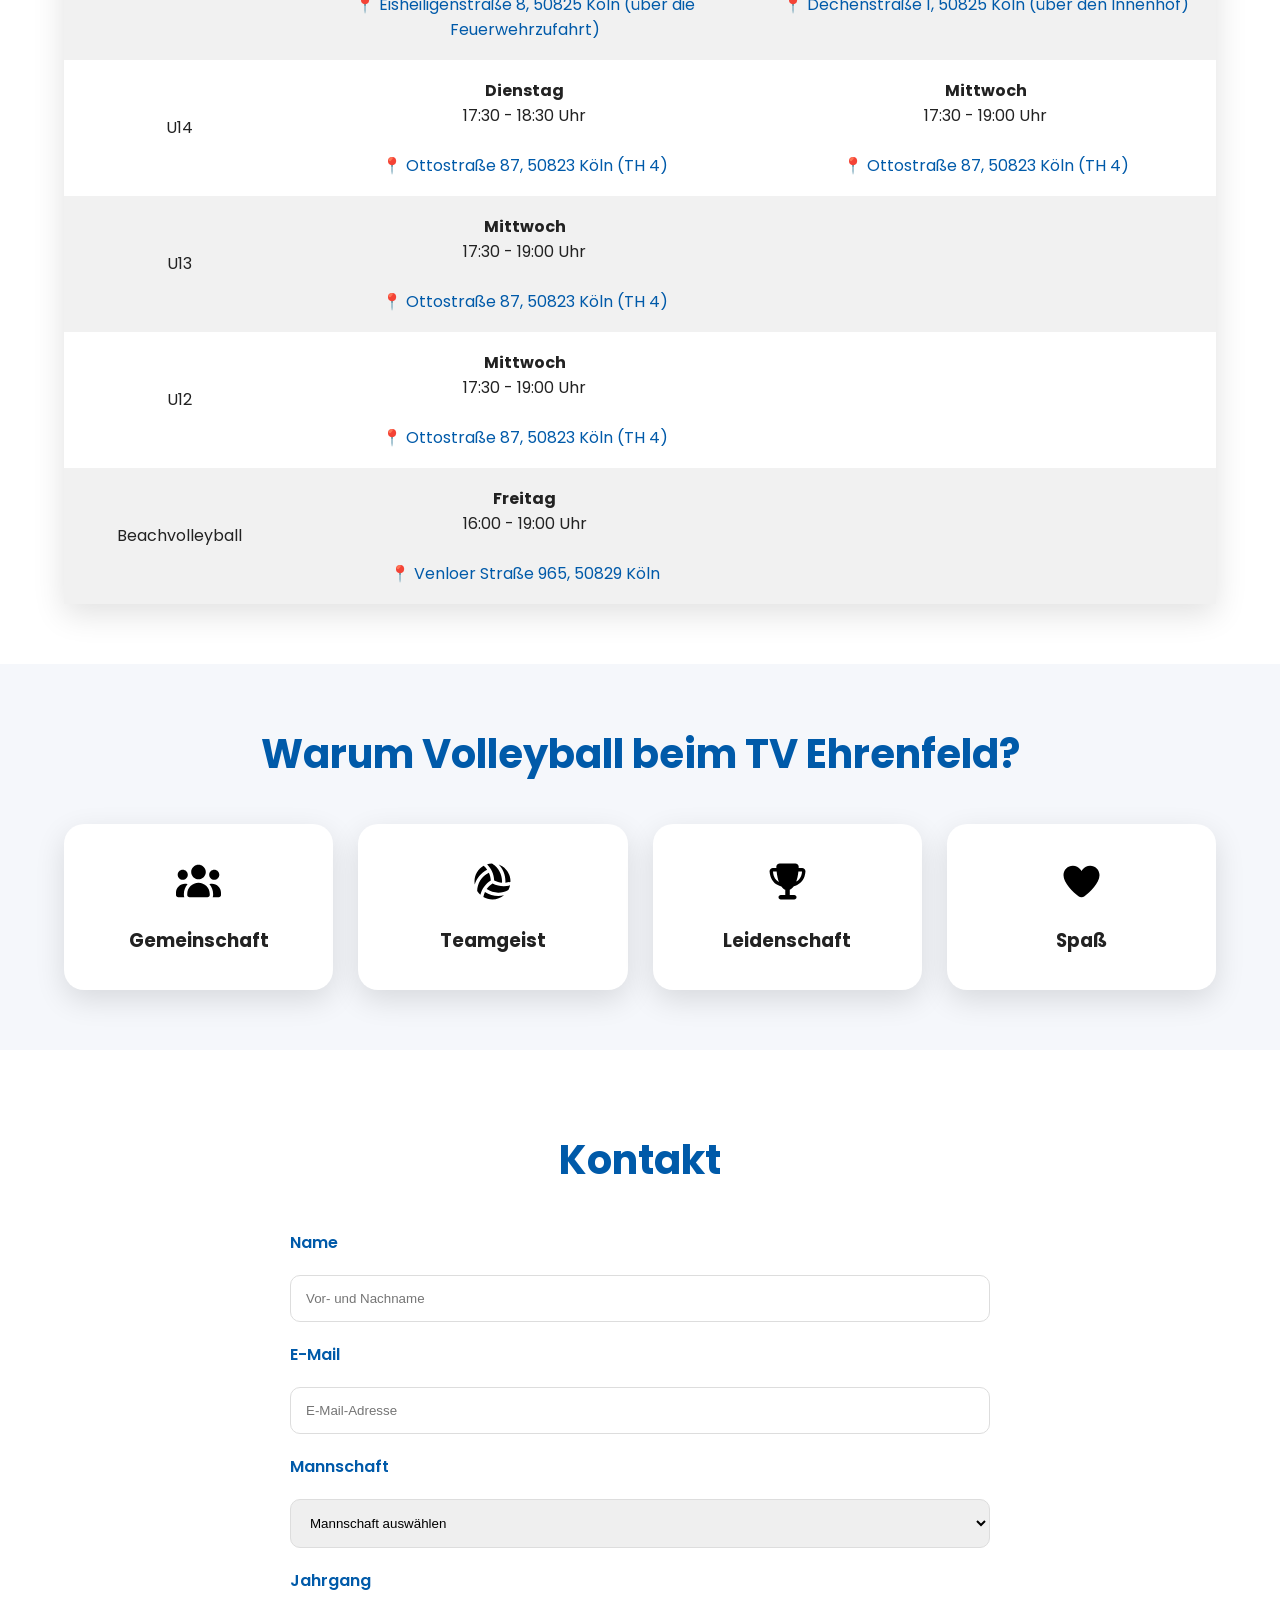
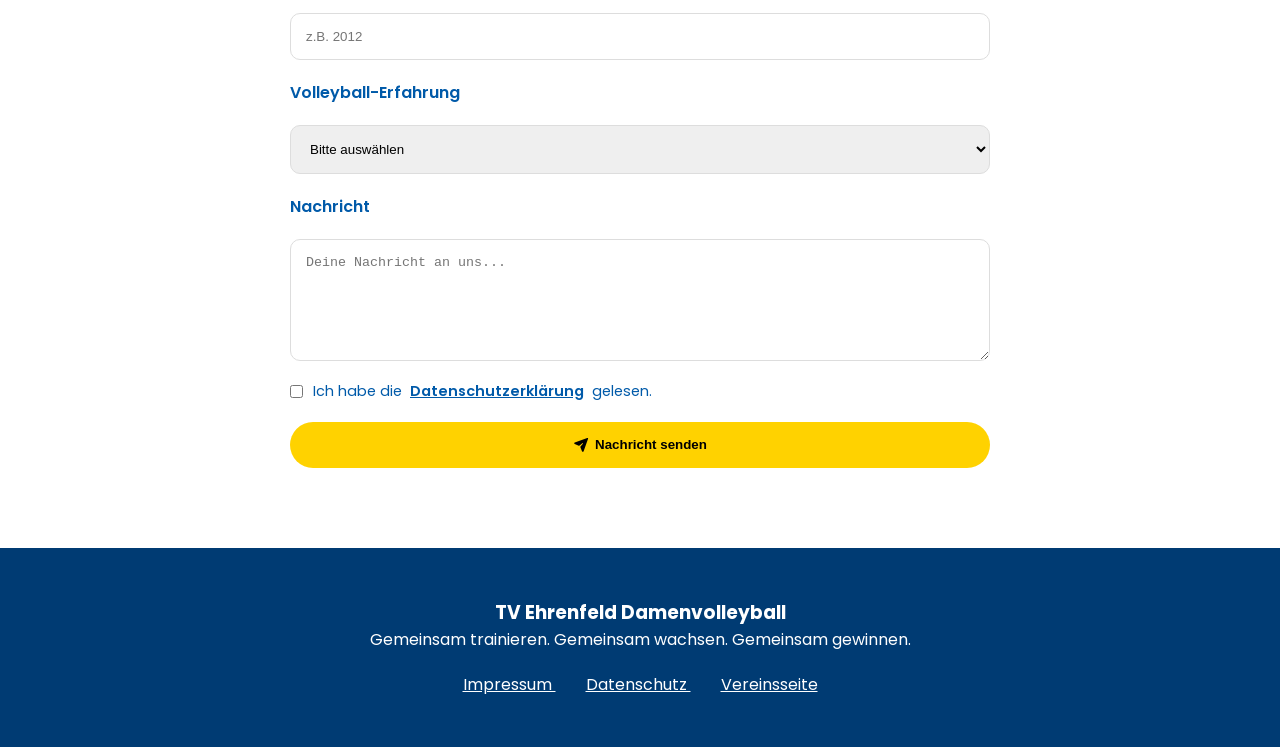
==== commit 38c9ddfb: "Add files via upload" ====
--- a/index.html
+++ b/index.html
@@ -52,7 +52,7 @@
         </ul>
 
 
-        <a href="https://www.turn-verein-ehrenfeld.de/de" target="_blank" rel="noopener noreferrer" class="btn-nav">
+        <a href="https://www.turn-verein-ehrenfeld.de/de" target="_blank" rel="noopener noreferrer" class="btn-nav no-handy">
             Homepage
         </a>
 
--- a/css/base.css
+++ b/css/base.css
@@ -167,6 +167,8 @@
 
 
 .logo {
+	
+	grid-column:1;
 
     display:flex;
 
@@ -226,6 +228,8 @@
 
 
 .btn-nav {
+	
+	grid-column:3;
 
     background:var(--yellow);
 
@@ -277,7 +281,7 @@
 
     margin:0 15px;
 
-    text-decoration:none;
+    text-decoration:underline;
 
 }
 
@@ -306,4 +310,4 @@
 
     transform:translateY(0);
 
-}
+}
--- a/css/main.css
+++ b/css/main.css
@@ -14,7 +14,7 @@
         rgba(0,90,169,.8)
     ),
 
-    url("../images/hero.jpg");
+    url("../images/hero-desktop.jpg");
 
 
     background-size:cover;
--- a/css/mobile.css
+++ b/css/mobile.css
@@ -122,6 +122,13 @@
 
 }
 
+/* Verhindert das Scrollen der Hauptseite */
+body.no-scroll {
+    overflow: hidden !important;
+    height: 100%; /* Zwingt den Browser, die Höhe einzufrieren */
+}
+
+
 
 /* =========================
    TEAM INFO BUTTON
@@ -196,6 +203,7 @@
 
     }
 	
+	
     .logo span {
 	display: none;
     }
@@ -256,10 +264,8 @@
 
 
     .logo {
-
-        flex-direction:column;
-
-        gap:8px;
+		
+		margin-left: 24px;
 
     }
 
@@ -270,6 +276,10 @@
         height:65px;
 
     }
+	
+	.logo span {
+		display: inline;
+    }
 
 
     .nav-links {
@@ -287,9 +297,11 @@
 
     .btn-nav {
 
-        width:100%;
+        width:140px;
 
         text-align:center;
+		
+		margin-right:24px;
 
     }
 
@@ -305,6 +317,20 @@
         height:auto;
 
         padding:120px 20px 60px;
+		
+		background:
+
+    linear-gradient(
+        rgba(0,90,169,.8),
+        rgba(0,90,169,.8)
+    ),
+
+    url("../images/hero-mobile.jpg");
+
+
+    background-size:cover;
+
+    background-position:center;
 
     }
 
